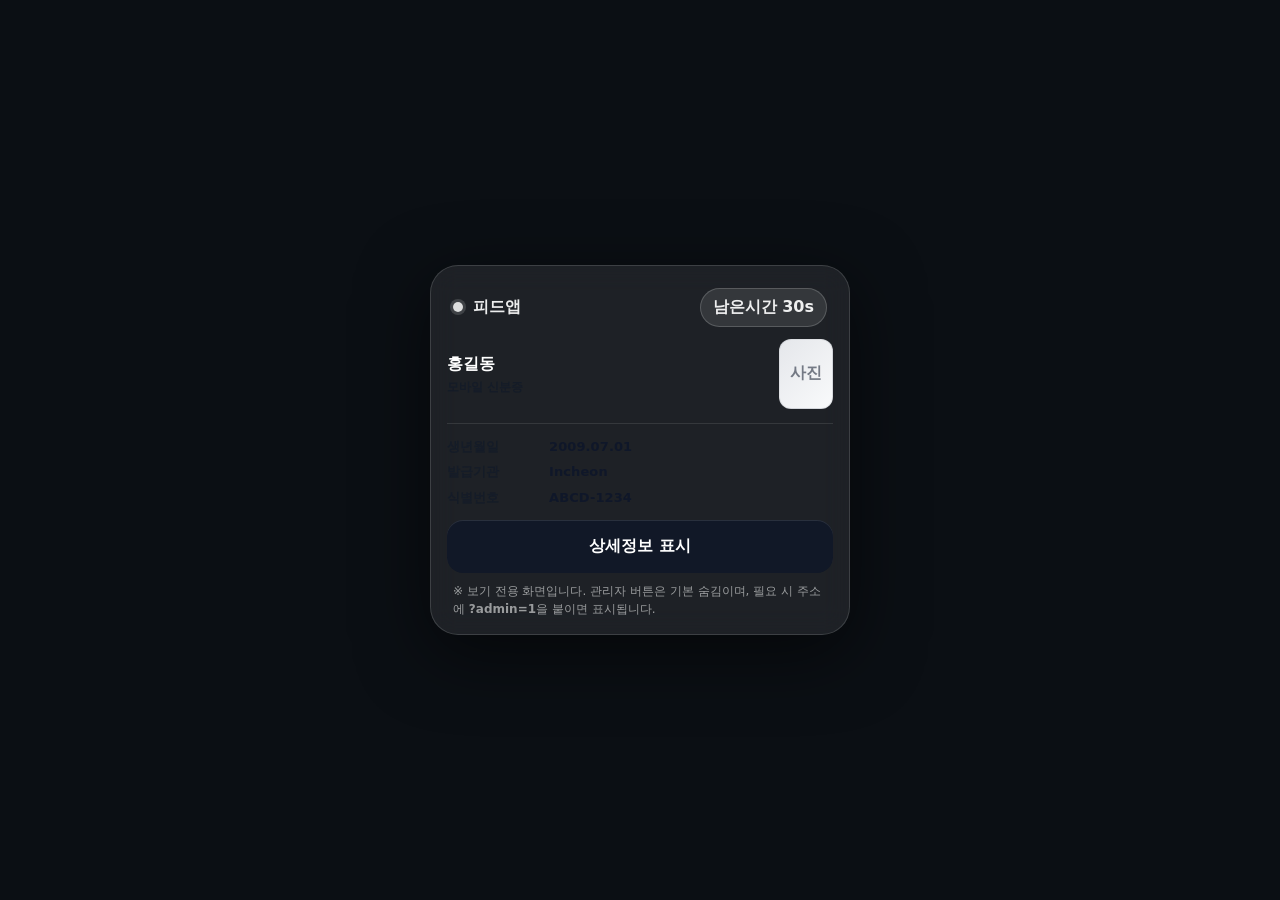
==== index.html @ 9a6221c9 "Update index.html" ====
<!doctype html>
<html lang="ko">
<head>
  <meta charset="utf-8" />
  <meta name="viewport" content="width=device-width, initial-scale=1, viewport-fit=cover" />
  <title>피드앱</title>

  <!-- 보안(가능한 범위에서 강화) -->
  <meta http-equiv="Content-Security-Policy"
        content="
        default-src 'self';
        script-src 'self';
        style-src 'self' 'unsafe-inline';
        img-src 'self' data:;
        connect-src 'self';
        frame-src 'none';
        object-src 'none';
        base-uri 'none';
        form-action 'self';
        frame-ancestors 'none';
        upgrade-insecure-requests;
        " />
  <meta name="referrer" content="no-referrer" />

  <style>
    :root{--card: rgba(255,255,255,0.92);
--line: rgba(255,255,255,0.10);
--shadow: 0 18px 55px rgba(0,0,0,.45);
      --bg:#0b0f14;
      --panel: rgba(255,255,255,0.06);
      --panelLine: rgba(255,255,255,0.10);

   
     --text: rgba(15,23,42,0.92);
--muted: rgba(15,23,42,0.55);

      --btn:#111827;
      --btnText:#ffffff;
      --btn2:#f3f4f6;
      --btn2Text:#111827;

      --chip:#f3f4f6;
    

      --radiusPhone: 28px;
      --radiusCard: 18px;
      --radiusBtn: 14px;
      --padPhone: 16px;
      --padCard: 16px;

      --tap: 44px; /* 최소 터치 영역 */
    }

    *{ box-sizing:border-box; }
    html,body{ height:100%; margin:0; }
    body{
      font-family: ui-sans-serif, system-ui, -apple-system, "Apple SD Gothic Neo", "Noto Sans KR", Arial, sans-serif;
      background: var(--bg);
      color: #fff;
    }
    button{ font: inherit; }
    a{ color: inherit; text-decoration: none; }

    .app{
      min-height:100%;
      display:flex;
      align-items:center;
      justify-content:center;
      padding: 22px 14px;
    }
  .phone{
  width: min(420px, 100%);
  border-radius: var(--radiusPhone);
  background: rgba(255,255,255,0.08);
  border: 1px solid rgba(255,255,255,0.14);
  padding: var(--padPhone);
  box-shadow: 0 18px 70px rgba(0,0,0,.55);
  backdrop-filter: blur(14px);
}


    /* 상단 바 */
    .topbar{
      display:flex;
      align-items:center;
      justify-content:space-between;
      padding: 6px 6px 12px;
      color: rgba(255,255,255,0.92);
    }
    .brand{
      display:flex; gap:10px; align-items:center;
      font-weight: 900;
      letter-spacing: 0.2px;
    }
    .dot{
      width:10px; height:10px; border-radius:50%;
      background: rgba(255,255,255,0.85);
      box-shadow: 0 0 0 3px rgba(255,255,255,0.15);
    }
    .timer{
  font-variant-numeric: tabular-nums;
  font-weight: 900;
  padding: 8px 12px;
  border-radius: 999px;
  background: rgba(255,255,255,0.10);
  border: 1px solid rgba(255,255,255,0.18);
  user-select:none;
}

    
  
    }

    /* 카드 */
    .card{
      background: var(--card);
      border-radius: var(--radiusCard);
      padding: var(--padCard);
      color: var(--text);
      border: 1px solid rgba(15, 23, 42, 0.08);
    }
    .row{
      display:flex;
      align-items:center;
      justify-content:space-between;
      gap: 12px;
    }
    .title{
      font-size: 16px;
      font-weight: 900;
      margin: 2px 0 0;
      letter-spacing: 0.1px;
    }
    .sub{
      margin: 4px 0 0;
      color: var(--muted);
      font-size: 12px;
      font-weight: 700;
    }
    .avatar{
      width: 54px;
      height: 70px;
      border-radius: 12px;
      background: linear-gradient(135deg, #e5e7eb, #f9fafb);
      border: 1px solid rgba(15, 23, 42, 0.10);
      display:flex; align-items:center; justify-content:center;
      color: rgba(15,23,42,.55);
      font-weight: 900;
      user-select:none;
    }

    .divider{ height:1px; background: var(--line); margin: 14px 0; }

    .kv{
      display:grid;
      grid-template-columns: 92px 1fr;
      gap: 8px 10px;
      font-size: 13px;
      line-height: 1.35;
    }
    .k{ color: var(--muted); font-weight: 800; }
    .v{ color: var(--text); font-weight: 900; letter-spacing: 0.1px; }

    /* 토글(흰색 레버) */
    .toggleWrap{
      display:flex;
      align-items:center;
      gap: 10px;
    }
    .toggle{
      width: 58px;
      height: 32px;
      border-radius: 999px;
      background: #e5e7eb;
      border: 1px solid rgba(15,23,42,0.12);
      position: relative;
      cursor: pointer;
      padding: 2px;
      flex: 0 0 auto;
      min-height: var(--tap);
      display:flex;
      align-items:center;
      justify-content:flex-start;
    }
    .toggle .knob{
      width: 28px;
      height: 28px;
      border-radius: 999px;
      background: #ffffff;
      box-shadow: 0 6px 16px rgba(0,0,0,0.18);
      transform: translateX(0);
      transition: transform .18s ease;
    }
    .toggle[data-on="1"]{ background: #111827; justify-content:flex-end; }
    .toggle[data-on="1"] .knob{ transform: translateX(0); }

    .actions{
      display:grid;
      gap: 10px;
      margin-top: 14px;
    }
    .btn{
  border: none;
  background: var(--btn);
  color: var(--btnText);
  border-radius: 16px;
  padding: 16px 14px;
  font-weight: 900;
  letter-spacing: 0.2px;
  cursor: pointer;
  min-height: 52px;
  box-shadow: inset 0 1px 0 rgba(255,255,255,0.10);
}

    }
    .btn.secondary{
      background: var(--btn2);
      color: var(--btn2Text);
      border: 1px solid rgba(15,23,42,0.10);
    }

    /* 화면 전환 */
    .view{ display:none; }
    .view.active{ display:block; }

    /* QR 화면 */
    .qrBox{
      margin-top: 12px;
      border-radius: 16px;
      border: 1px dashed rgba(15,23,42,0.25);
      background: #fafafa;
      padding: 16px;
      color: #111827;
      text-align:center;
      font-weight: 900;
      user-select:none;
    }

    /* 관리자 버튼(기본 숨김, admin=1일 때만 보임) */
    .adminBar{
      display:none;
      margin-top: 10px;
      gap: 10px;
    }
    .adminBar.active{
      display:flex;
    }
   .note{
  margin-top: 10px;
  color: rgba(255,255,255,0.55);
  font-size: 12px;
  line-height: 1.45;
  padding: 0 6px;
}

    }
  </style>
</head>
<body>
  <div class="app">
    <div class="phone">
      <div class="topbar">
        <div class="brand"><span class="dot"></span><span>피드앱</span></div>
        <div class="timer">남은시간 <span id="t">30</span>s</div>
      </div>

      <!-- ====== VIEW 1: 기본(첫 화면) ====== -->
      <section id="view1" class="view active">
        <div class="card">
          <div class="row">
            <div>
              <div class="title" id="name">홍길동</div>
              <div class="sub">모바일 신분증</div>
            </div>
            <div class="avatar" id="avatar">사진</div>
          </div>

          <div class="divider"></div>

          <div class="kv">
            <div class="k">생년월일</div><div class="v" id="dob">2009.07.01</div>
            <div class="k">발급기관</div><div class="v" id="issuer">Incheon</div>
            <div class="k">식별번호</div><div class="v" id="idno">ABCD-1234</div>
          </div>

          <div class="actions">
            <button class="btn" id="goDetail">상세정보 표시</button>
          </div>

          <!-- 관리자(숨김): admin=1일 때만 표시 -->
          <div id="adminBar" class="adminBar">
            <button class="btn secondary" id="openAdmin">관리자 열기</button>
          </div>
        </div>

        <div class="note">
          ※ 보기 전용 화면입니다. 관리자 버튼은 기본 숨김이며, 필요 시 주소에 <b>?admin=1</b>을 붙이면 표시됩니다.
        </div>
      </section>

      <!-- ====== VIEW 2: 상세정보 버튼 있는 화면 ====== -->
      <section id="view2" class="view">
        <div class="card">
          <div class="row">
            <div>
              <div class="title">상세 정보</div>
              <div class="sub">레버(토글)로 상세 노출</div>
            </div>

            <div class="toggleWrap">
              <div class="toggle" id="toggle" role="switch" aria-checked="false" tabindex="0" data-on="0">
                <div class="knob"></div>
              </div>
            </div>
          </div>

          <div class="divider"></div>

          <div class="kv">
            <div class="k">표시상태</div><div class="v" id="detailState">숨김</div>
            <div class="k">안내</div><div class="v">레버 ON → 3번째 화면</div>
          </div>

          <div class="actions">
            <button class="btn" id="goQR2">QR정보 표시</button>
            <button class="btn secondary" id="back1a">첫 화면으로</button>
          </div>
        </div>
      </section>

      <!-- ====== VIEW 3: 상세정보 노출 화면 ====== -->
      <section id="view3" class="view">
        <div class="card">
          <div class="title">상세 정보(노출)</div>
          <div class="sub">레버 ON 상태 화면</div>

          <div class="divider"></div>

          <div class="kv">
            <div class="k">주소</div><div class="v">인천광역시 …</div>
            <div class="k">발급일</div><div class="v">2026.01.30</div>
            <div class="k">비고</div><div class="v">예시 데이터</div>
          </div>

          <div class="actions">
            <button class="btn" id="goQR3">QR정보 표시</button>
            <button class="btn secondary" id="back2">상세 화면으로</button>
          </div>
        </div>
      </section>

      <!-- ====== QR 화면: 복귀는 1번으로 ====== -->
      <section id="viewQR" class="view">
        <div class="card">
          <div class="title">QR 정보</div>
          <div class="sub">버튼 누르면 1번(기본)으로 복귀</div>

          <div class="qrBox">[ QR 자리 ]</div>

          <div class="actions">
            <button class="btn" id="backTo1">첫 화면으로 복귀</button>
          </div>
        </div>
      </section>

    </div>
  </div>

  <script>
    // ===== 타이머: 앱 시작과 동시에 30 -> 0 -> 30 반복 (화면 전환과 무관) =====
    (function timerLoop(){
      let t = 30;
      let dir = -1; // -1: 감소, +1: 증가
      const el = document.getElementById('t');
      el.textContent = String(t);

      setInterval(() => {
        t += dir;
        if (t <= 0) { t = 0; dir = +1; }
        else if (t >= 30) { t = 30; dir = -1; }
        el.textContent = String(t);
      }, 1000);
    })();

    // ===== 화면 전환 =====
    const views = ["view1","view2","view3","viewQR"].map(id => document.getElementById(id));
    function show(id){
      for (const v of views) v.classList.remove("active");
      document.getElementById(id).classList.add("active");
    }

    // ===== 버튼 동작(요구사항 그대로) =====
    document.getElementById("goDetail").addEventListener("click", () => show("view2"));
    document.getElementById("back1a").addEventListener("click", () => show("view1"));
    document.getElementById("back2").addEventListener("click", () => show("view2"));
    document.getElementById("goQR2").addEventListener("click", () => show("viewQR"));
    document.getElementById("goQR3").addEventListener("click", () => show("viewQR"));
    document.getElementById("backTo1").addEventListener("click", () => show("view1"));

    // ===== 토글(흰색 레버): 2번 화면에서 ON 하면 3번 화면으로 =====
    const toggle = document.getElementById("toggle");
    const detailState = document.getElementById("detailState");

    function setToggle(on){
      toggle.dataset.on = on ? "1" : "0";
      toggle.setAttribute("aria-checked", on ? "true" : "false");
      detailState.textContent = on ? "노출" : "숨김";
      if (on) show("view3");
      else show("view2");
    }
    function flipToggle(){
      const on = toggle.dataset.on === "1";
      setToggle(!on);
    }
    toggle.addEventListener("click", flipToggle);
    toggle.addEventListener("keydown", (e) => {
      if (e.key === "Enter" || e.key === " ") { e.preventDefault(); flipToggle(); }
    });
    setToggle(false);

    // ===== 관리자 숨김/표시: URL에 ?admin=1 이면 표시 =====
    const params = new URLSearchParams(location.search);
    const adminBar = document.getElementById("adminBar");
    if (params.get("admin") === "1") adminBar.classList.add("active");

    // 관리자 페이지는 '원본'에서 여는 게 제일 안정적이므로 새 탭으로 열기
    document.getElementById("openAdmin")?.addEventListener("click", () => {
      window.open("https://pid-app.pages.dev", "_blank", "noopener,noreferrer");
    });
  </script>
</body>
</html>
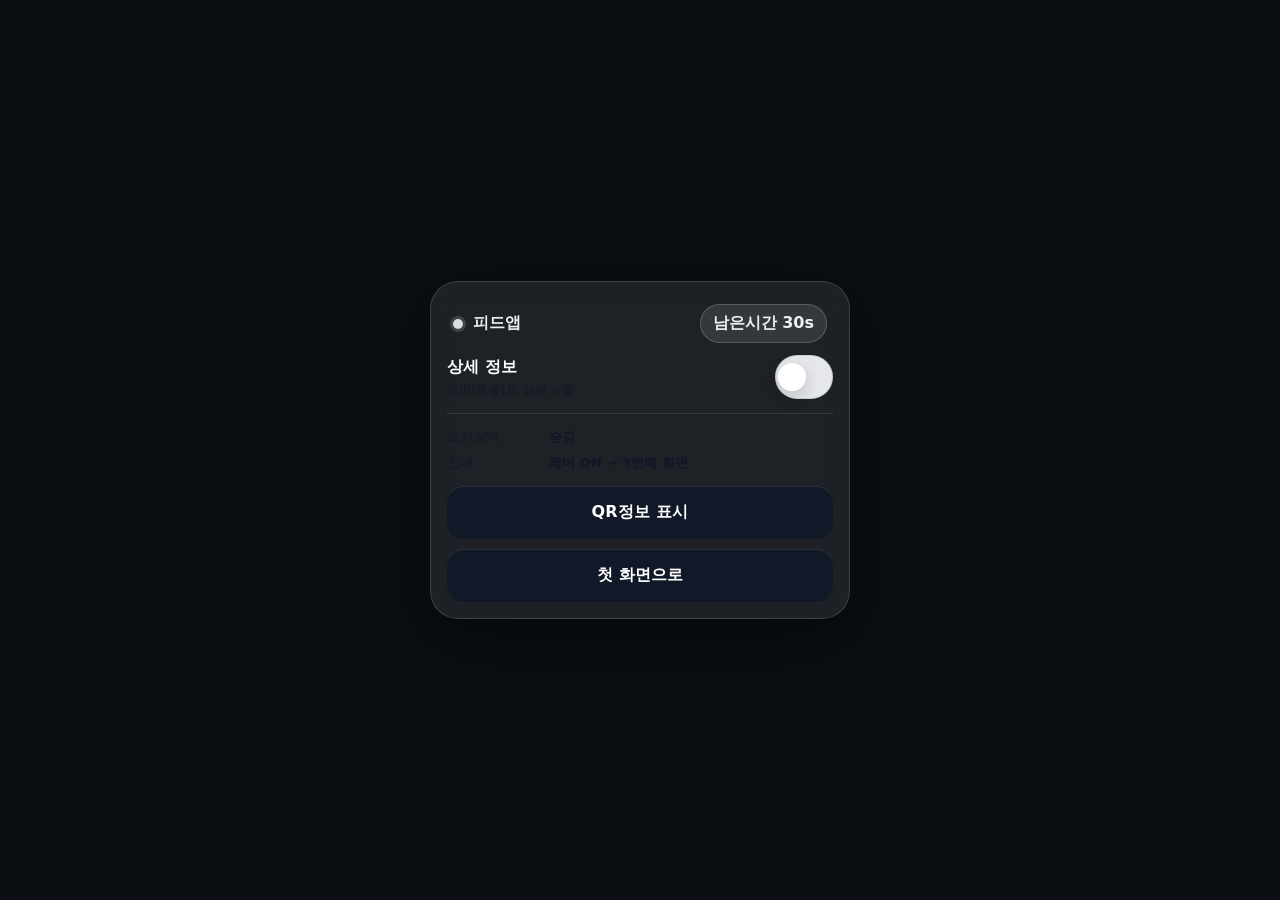
==== commit a0d96d90: "Update index.html" ====
--- a/index.html
+++ b/index.html
@@ -9,7 +9,7 @@
   <meta http-equiv="Content-Security-Policy"
         content="
         default-src 'self';
-        script-src 'self';
+        script-src 'self' 'unsafe-inline';
         style-src 'self' 'unsafe-inline';
         img-src 'self' data:;
         connect-src 'self';
@@ -23,6 +23,20 @@
   <meta name="referrer" content="no-referrer" />
 
   <style>
+  
+.btn,
+.toggle{
+  pointer-events: auto;
+}
+.btn,
+.toggle{
+  touch-action: manipulation;
+}
+.app,
+.phone{
+  pointer-events: auto;
+}
+
     :root{--card: rgba(255,255,255,0.92);
 --line: rgba(255,255,255,0.10);
 --shadow: 0 18px 55px rgba(0,0,0,.45);
@@ -431,3 +445,5 @@
 </body>
 </html>
 
+
+
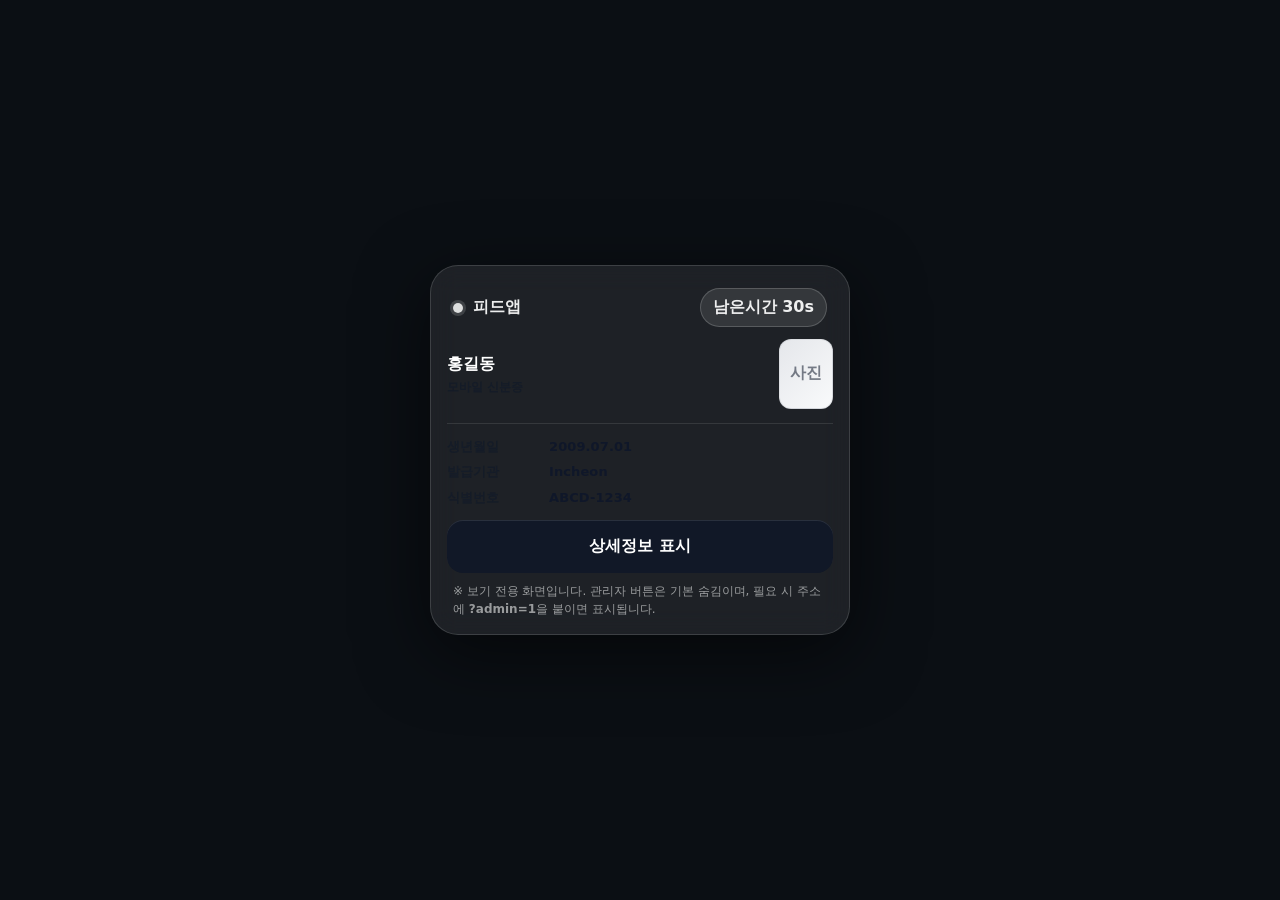
==== commit f7f7d497: "Update index.html" ====
--- a/index.html
+++ b/index.html
@@ -431,6 +431,12 @@
       if (e.key === "Enter" || e.key === " ") { e.preventDefault(); flipToggle(); }
     });
     setToggle(false);
+    // 앱 시작 / 복원 시 항상 첫 화면으로
+window.addEventListener("pageshow", () => {
+  setToggle(false);
+  show("view1");
+});
+
 
     // ===== 관리자 숨김/표시: URL에 ?admin=1 이면 표시 =====
     const params = new URLSearchParams(location.search);
@@ -447,3 +453,4 @@
 
 
 
+
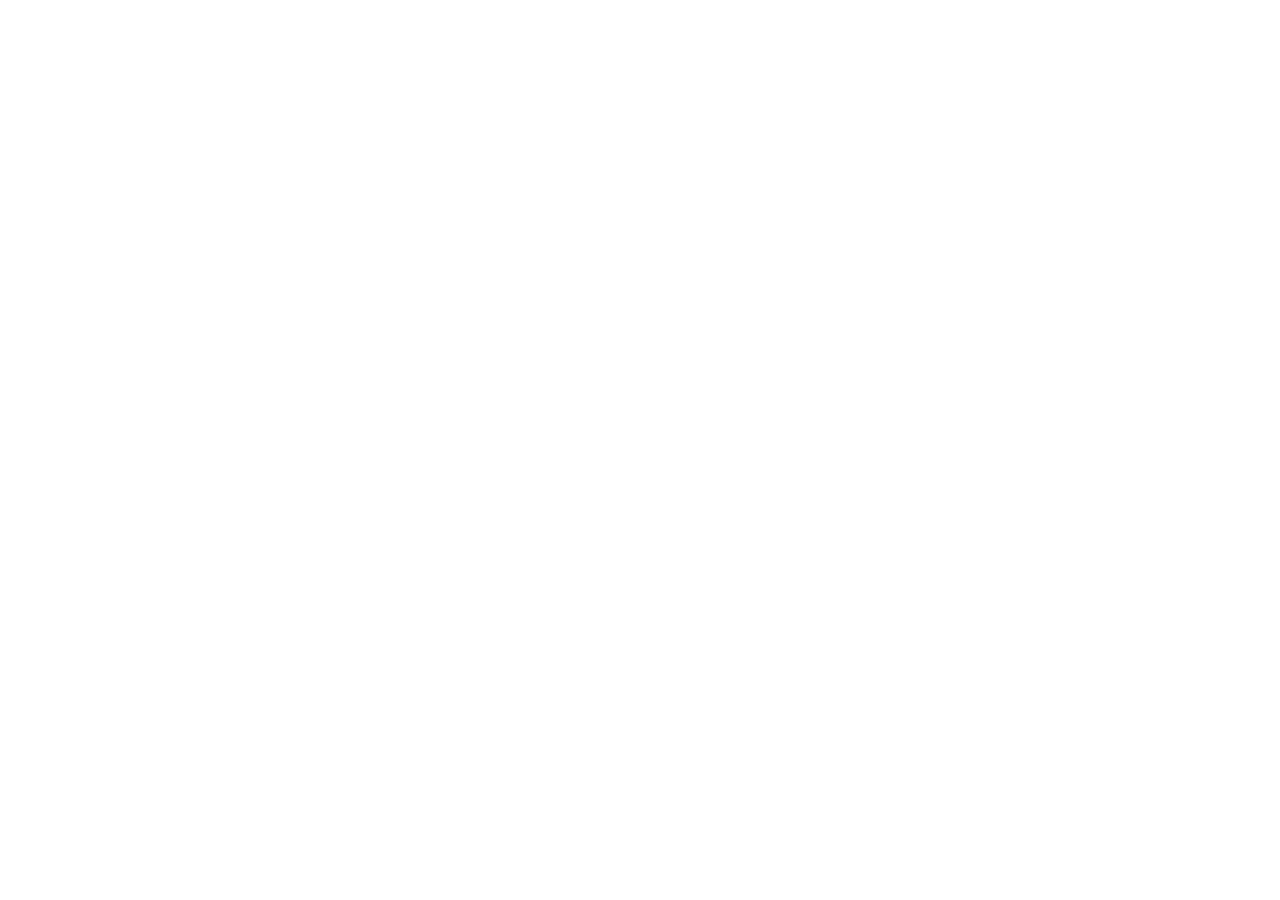
==== commit c63574d5: "Update index.html" ====
--- a/index.html
+++ b/index.html
@@ -1,3 +1,9 @@
+<script>
+  const p = new URLSearchParams(location.search);
+  if (p.get("auth") !== "1") {
+    location.replace("https://pid-auth-worker.hyun090701.workers.dev");
+  }
+</script>
 <!doctype html>
 <html lang="ko">
 <head>
@@ -454,3 +460,4 @@
 
 
 
+
